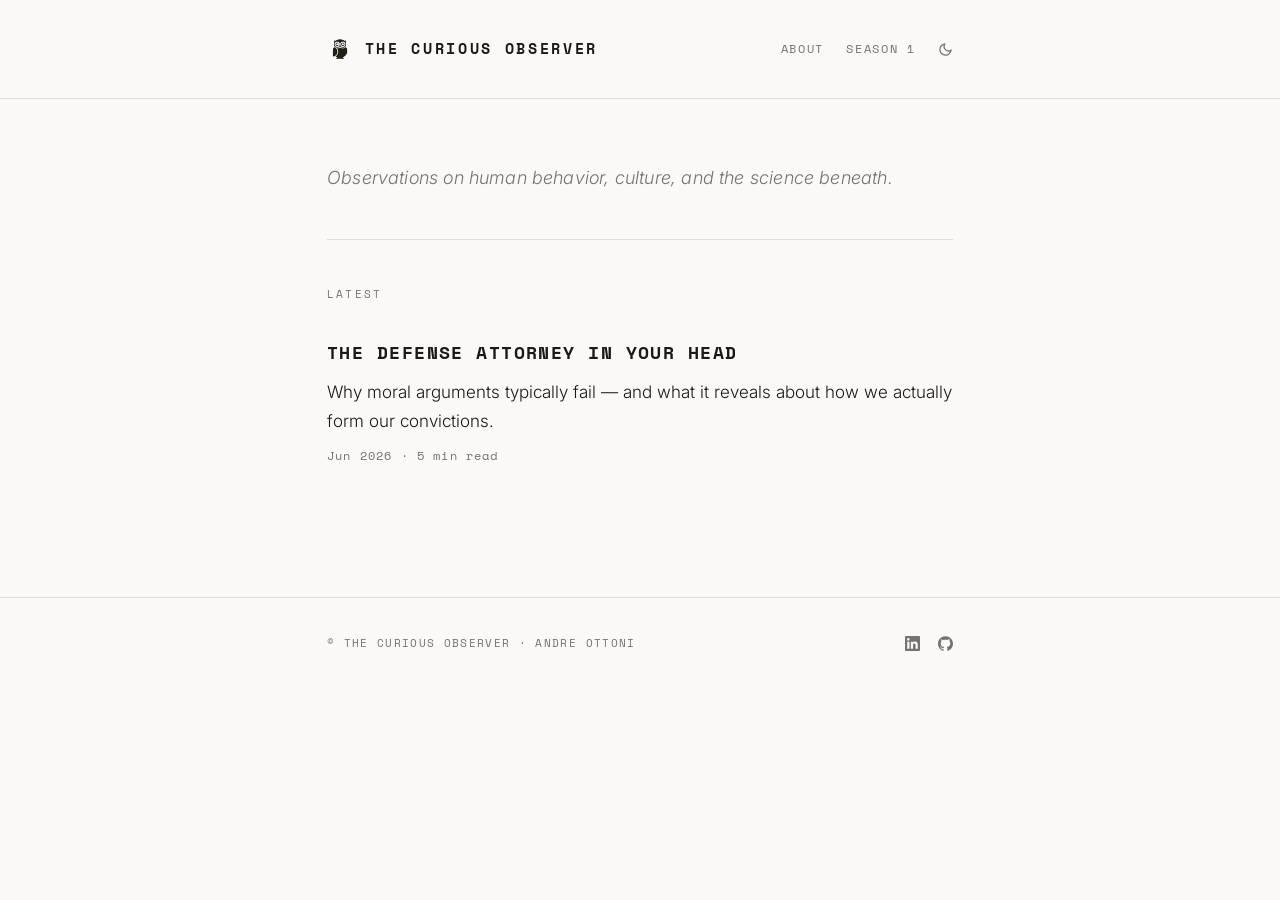
==== docs/index.html @ ffca7d72 "Publish Post 1: The Defense Attorney in Your Head Live HTML post added to docs/posts/. Index and Sea" ====
<!DOCTYPE html>
<html lang="en">
<head>
  <meta charset="UTF-8">
  <meta name="viewport" content="width=device-width, initial-scale=1.0">
  <title>The Curious Observer</title>
  <meta name="description" content="Observations on human behavior, culture, and the science beneath.">
  <link rel="preconnect" href="https://fonts.googleapis.com">
  <link rel="preconnect" href="https://fonts.gstatic.com" crossorigin>
  <link href="https://fonts.googleapis.com/css2?family=Space+Mono:wght@400;700&family=Inter:wght@300;400&display=swap" rel="stylesheet">
  <link rel="icon" type="image/png" href="assets/images/logo.png">
  <link rel="stylesheet" href="assets/css/style.css">
  <script>(function(){var t=localStorage.getItem('theme');if(t)document.documentElement.setAttribute('data-theme',t);})();</script>
</head>
<body>

  <header class="site-header">
    <div class="container">
      <a href="index.html" class="site-title">
        <img src="assets/images/logo.png" alt="" class="site-logo">
        The Curious Observer
      </a>
      <nav>
        <a href="about.html">About</a>
        <a href="season-1.html">Season 1</a>
        <button class="theme-toggle" id="theme-toggle" aria-label="Toggle dark mode"></button>
      </nav>
    </div>
  </header>

  <main class="container">

    <section class="site-lede">
      <p>Observations on human behavior, culture, and the science beneath.</p>
    </section>

    <hr>

    <section>
      <span class="label">Latest</span>

      <ul class="post-list">

        <!-- ================================================
             PASTE A NEW <li> BLOCK HERE FOR EACH POST
             ================================================ -->

        <li class="post-item">
          <h2><a href="posts/post-01-the-defense-attorney-in-your-head.html">The Defense Attorney in Your Head</a></h2>
          <p class="post-excerpt">Why moral arguments typically fail — and what it reveals about how we actually form our convictions.</p>
          <p class="post-meta">Jun 2026 · 5 min read</p>
        </li>

        <!-- Add more posts above this comment as they publish -->

      </ul>
    </section>

  </main>

  <footer class="site-footer">
    <div class="container">
      <div class="footer-inner">
        <p>© The Curious Observer · Andre Ottoni</p>
        <div class="footer-social">
          <a href="https://www.linkedin.com/in/deottoni/" target="_blank" rel="noopener" aria-label="LinkedIn">
            <svg viewBox="0 0 24 24" fill="currentColor"><path d="M20.447 20.452h-3.554v-5.569c0-1.328-.027-3.037-1.852-3.037-1.853 0-2.136 1.445-2.136 2.939v5.667H9.351V9h3.414v1.561h.046c.477-.9 1.637-1.85 3.37-1.85 3.601 0 4.267 2.37 4.267 5.455v6.286zM5.337 7.433a2.062 2.062 0 0 1-2.063-2.065 2.064 2.064 0 1 1 2.063 2.065zm1.782 13.019H3.555V9h3.564v11.452zM22.225 0H1.771C.792 0 0 .774 0 1.729v20.542C0 23.227.792 24 1.771 24h20.451C23.2 24 24 23.227 24 22.271V1.729C24 .774 23.2 0 22.222 0h.003z"/></svg>
          </a>
          <a href="https://github.com/deottoni/" target="_blank" rel="noopener" aria-label="GitHub">
            <svg viewBox="0 0 24 24" fill="currentColor"><path d="M12 .297c-6.63 0-12 5.373-12 12 0 5.303 3.438 9.8 8.205 11.385.6.113.82-.258.82-.577 0-.285-.01-1.04-.015-2.04-3.338.724-4.042-1.61-4.042-1.61C4.422 18.07 3.633 17.7 3.633 17.7c-1.087-.744.084-.729.084-.729 1.205.084 1.838 1.236 1.838 1.236 1.07 1.835 2.809 1.305 3.495.998.108-.776.417-1.305.76-1.605-2.665-.3-5.466-1.332-5.466-5.93 0-1.31.465-2.38 1.235-3.22-.135-.303-.54-1.523.105-3.176 0 0 1.005-.322 3.3 1.23.96-.267 1.98-.399 3-.405 1.02.006 2.04.138 3 .405 2.28-1.552 3.285-1.23 3.285-1.23.645 1.653.24 2.873.12 3.176.765.84 1.23 1.91 1.23 3.22 0 4.61-2.805 5.625-5.475 5.92.42.36.81 1.096.81 2.22 0 1.606-.015 2.896-.015 3.286 0 .315.21.69.825.57C20.565 22.092 24 17.592 24 12.297c0-6.627-5.373-12-12-12"/></svg>
          </a>
        </div>
      </div>
    </div>
  </footer>

  <script>
    (function() {
      var MOON = '<svg width="15" height="15" viewBox="0 0 24 24" fill="none" stroke="currentColor" stroke-width="2" stroke-linecap="round" stroke-linejoin="round"><path d="M21 12.79A9 9 0 1 1 11.21 3 7 7 0 0 0 21 12.79z"/></svg>';
      var SUN  = '<svg width="15" height="15" viewBox="0 0 24 24" fill="none" stroke="currentColor" stroke-width="2" stroke-linecap="round" stroke-linejoin="round"><circle cx="12" cy="12" r="4"/><line x1="12" y1="2" x2="12" y2="6"/><line x1="12" y1="18" x2="12" y2="22"/><line x1="4.22" y1="4.22" x2="7.05" y2="7.05"/><line x1="16.95" y1="16.95" x2="19.78" y2="19.78"/><line x1="2" y1="12" x2="6" y2="12"/><line x1="18" y1="12" x2="22" y2="12"/><line x1="4.22" y1="19.78" x2="7.05" y2="16.95"/><line x1="16.95" y1="7.05" x2="19.78" y2="4.22"/></svg>';
      var btn = document.getElementById('theme-toggle');
      var current = document.documentElement.getAttribute('data-theme') || 'light';
      btn.innerHTML = current === 'dark' ? SUN : MOON;
      btn.addEventListener('click', function() {
        var next = document.documentElement.getAttribute('data-theme') === 'dark' ? 'light' : 'dark';
        document.documentElement.setAttribute('data-theme', next);
        localStorage.setItem('theme', next);
        btn.innerHTML = next === 'dark' ? SUN : MOON;
      });
    })();
  </script>
</body>
</html>
---- docs/assets/css/style.css ----
/* ============================================================
   The Curious Observer — Stylesheet
   Typography: Space Mono (titles, ALL CAPS) + Inter 300 (body)
   ============================================================ */

/* === TOKENS === */
:root {
  --ink:     #1c1917;
  --paper:   #faf9f7;
  --accent:  #3a6f8f;
  --rule:    #e2ddd8;
  --muted:   #78716c;
  --width:   680px;
  --mono:    'Space Mono', 'Courier New', monospace;
  --sans:    'Inter', system-ui, -apple-system, sans-serif;
}

[data-theme="dark"] {
  --ink:    #ede9e4;
  --paper:  #0d0c0b;
  --accent: #6aadca;
  --rule:   #272220;
  --muted:  #9e948e;
}

/* === RESET === */
*, *::before, *::after { box-sizing: border-box; margin: 0; padding: 0; }
img { max-width: 100%; display: block; }

/* === BASE === */
html { font-size: 18px; }

body {
  background: var(--paper);
  color: var(--ink);
  font-family: var(--sans);
  font-weight: 300;
  line-height: 1.75;
  -webkit-font-smoothing: antialiased;
  transition: background 0.2s ease, color 0.2s ease;
}

a {
  color: var(--accent);
  text-decoration: underline;
  text-underline-offset: 2px;
}

/* === LAYOUT === */
.container {
  max-width: var(--width);
  margin: 0 auto;
  padding: 0 1.5rem;
}

/* === HEADER === */
.site-header {
  padding: 2rem 0;
  border-bottom: 1px solid var(--rule);
  margin-bottom: 3.5rem;
}

.site-header .container {
  display: flex;
  align-items: center;
  justify-content: space-between;
}

.site-title {
  display: inline-flex;
  align-items: center;
  gap: 0.65rem;
  font-family: var(--mono);
  font-size: 0.82rem;
  font-weight: 700;
  color: var(--ink);
  text-decoration: none;
  text-transform: uppercase;
  letter-spacing: 0.18em;
}

.site-title:hover { color: var(--accent); }

.site-logo {
  height: 26px;
  width: auto;
  display: block;
  flex-shrink: 0;
}

nav a {
  font-family: var(--mono);
  font-size: 0.65rem;
  font-weight: 400;
  color: var(--muted);
  text-decoration: none;
  letter-spacing: 0.14em;
  text-transform: uppercase;
}

nav a:hover { color: var(--accent); }

.theme-toggle {
  background: none;
  border: none;
  cursor: pointer;
  color: var(--muted);
  padding: 0;
  margin-left: 1.25rem;
  display: flex;
  align-items: center;
  line-height: 1;
  transition: color 0.2s ease;
}

.theme-toggle:hover { color: var(--accent); }

[data-theme="dark"] .site-logo { filter: invert(1); }

/* === HOME: LEDE === */
.site-lede {
  margin-bottom: 2.5rem;
}

.site-lede p {
  font-family: var(--sans);
  font-weight: 300;
  font-size: 1rem;
  font-style: italic;
  color: var(--muted);
  letter-spacing: 0.01em;
}

/* === DIVIDERS === */
hr {
  border: none;
  border-top: 1px solid var(--rule);
  margin: 2.5rem 0;
}

/* === LABELS === */
.label {
  font-family: var(--mono);
  font-size: 0.62rem;
  font-weight: 400;
  letter-spacing: 0.2em;
  text-transform: uppercase;
  color: var(--muted);
  display: block;
  margin-bottom: 2rem;
}

/* === POST LIST (HOME) === */
.post-list { list-style: none; }

.post-item {
  padding-bottom: 2.25rem;
  margin-bottom: 2.25rem;
  border-bottom: 1px solid var(--rule);
}

.post-item:last-child {
  border-bottom: none;
  margin-bottom: 0;
}

.post-item h2 {
  font-family: var(--mono);
  font-size: 1rem;
  font-weight: 700;
  line-height: 1.4;
  letter-spacing: 0.08em;
  text-transform: uppercase;
  margin-bottom: 0.65rem;
}

.post-item h2 a {
  color: var(--ink);
  text-decoration: none;
}

.post-item h2 a:hover { color: var(--accent); }

.post-excerpt {
  font-family: var(--sans);
  font-weight: 300;
  font-size: 0.95rem;
  color: var(--ink);
  line-height: 1.7;
  margin-bottom: 0.6rem;
}

.post-meta {
  font-family: var(--mono);
  font-size: 0.65rem;
  letter-spacing: 0.1em;
  color: var(--muted);
}

/* === ARTICLE PAGE === */
.back-link {
  display: inline-block;
  font-family: var(--mono);
  font-size: 0.65rem;
  letter-spacing: 0.1em;
  text-transform: uppercase;
  color: var(--muted);
  text-decoration: none;
  margin-bottom: 2.5rem;
}

.back-link::before { content: "← "; }
.back-link:hover { color: var(--accent); }

.article-header { margin-bottom: 2.5rem; }

.article-category {
  font-family: var(--mono);
  font-size: 0.62rem;
  font-weight: 400;
  letter-spacing: 0.2em;
  text-transform: uppercase;
  color: var(--accent);
  display: block;
  margin-bottom: 1rem;
  text-decoration: none;
}

.article-title {
  font-family: var(--mono);
  font-size: 1.75rem;
  font-weight: 700;
  line-height: 1.25;
  letter-spacing: 0.06em;
  text-transform: uppercase;
  margin-bottom: 1rem;
}

.article-meta {
  font-family: var(--mono);
  font-size: 0.65rem;
  letter-spacing: 0.1em;
  color: var(--muted);
}

/* === ARTICLE BODY === */
.article-body p {
  font-family: var(--sans);
  font-weight: 300;
  font-size: 1rem;
  line-height: 1.85;
  margin-bottom: 1.5rem;
}

.article-body h2 {
  font-family: var(--mono);
  font-size: 0.82rem;
  font-weight: 700;
  letter-spacing: 0.14em;
  text-transform: uppercase;
  margin-top: 2.5rem;
  margin-bottom: 1rem;
  color: var(--ink);
}

/* === REFERENCES === */
.references {
  margin-top: 3rem;
  padding-top: 2rem;
  border-top: 1px solid var(--rule);
}

.references h2 {
  font-family: var(--mono);
  font-size: 0.62rem;
  font-weight: 400;
  letter-spacing: 0.2em;
  text-transform: uppercase;
  color: var(--muted);
  margin-bottom: 1.25rem;
}

.references ol {
  padding-left: 1.25rem;
}

.references li {
  font-family: var(--sans);
  font-weight: 300;
  font-size: 0.82rem;
  color: var(--muted);
  line-height: 1.65;
  margin-bottom: 0.65rem;
}

/* === ABOUT / PAGE === */
.page-title {
  font-family: var(--mono);
  font-size: 1.6rem;
  font-weight: 700;
  letter-spacing: 0.08em;
  text-transform: uppercase;
  margin-bottom: 2rem;
}

.page-body p {
  font-family: var(--sans);
  font-weight: 300;
  font-size: 1rem;
  line-height: 1.85;
  margin-bottom: 1.5rem;
}

/* === FOOTER === */
.site-footer {
  border-top: 1px solid var(--rule);
  padding: 2rem 0;
  margin-top: 5rem;
}

.footer-inner {
  display: flex;
  align-items: center;
  justify-content: space-between;
}

.site-footer p {
  font-family: var(--mono);
  font-size: 0.62rem;
  letter-spacing: 0.12em;
  text-transform: uppercase;
  color: var(--muted);
}

.site-footer a {
  color: var(--muted);
  text-decoration: none;
}

.site-footer a:hover { color: var(--accent); }

.footer-social {
  display: flex;
  align-items: center;
  gap: 1rem;
}

.footer-social a {
  display: flex;
  align-items: center;
  color: var(--muted);
  transition: color 0.2s ease;
}

.footer-social svg {
  width: 15px;
  height: 15px;
}

.site-footer a:hover { color: var(--accent); }

/* === RESPONSIVE === */
@media (max-width: 720px) {
  html { font-size: 16px; }
  .article-title { font-size: 1.35rem; }
  .site-header { margin-bottom: 2.5rem; }
}

/* === NAV LAYOUT === */
nav { display: flex; align-items: center; gap: 1.25rem; }
.theme-toggle { margin-left: 0; }
.nav-active { color: var(--ink) !important; }

/* === PAGE HEADER === */
.page-header { margin-bottom: 2.5rem; }
.page-header .label { margin-bottom: 0.5rem; }

.page-subtitle {
  font-family: var(--mono);
  font-size: 0.65rem;
  letter-spacing: 0.12em;
  text-transform: uppercase;
  color: var(--muted);
  margin-top: 0.35rem;
}

/* === TIMELINE === */
.timeline-track {
  position: relative;
  display: flex;
  justify-content: space-between;
  align-items: flex-start;
  padding-top: 1.5rem;
}

.timeline-line {
  position: absolute;
  top: calc(1.5rem + 7px);
  left: calc(100% / 12);
  right: calc(100% / 12);
  height: 1px;
  background: var(--rule);
  pointer-events: none;
}

.milestone {
  display: flex;
  flex-direction: column;
  align-items: center;
  flex: 1;
  position: relative;
  z-index: 1;
}

.milestone-dot {
  width: 14px;
  height: 14px;
  border-radius: 50%;
  border: 1.5px solid var(--muted);
  background: var(--paper);
  cursor: pointer;
  padding: 0;
  flex-shrink: 0;
  transition: border-color 0.15s ease, background 0.15s ease, box-shadow 0.15s ease;
}

.milestone-dot:hover { border-color: var(--accent); }

.milestone-dot[aria-expanded="true"] {
  border-color: var(--accent);
  box-shadow: 0 0 0 3px rgba(58, 111, 143, 0.18);
}

[data-theme="dark"] .milestone-dot[aria-expanded="true"] {
  box-shadow: 0 0 0 3px rgba(106, 173, 202, 0.18);
}

.milestone-dot.is-done {
  background: var(--accent);
  border-color: var(--accent);
}

.milestone-meta {
  display: flex;
  flex-direction: column;
  align-items: center;
  margin-top: 0.7rem;
  gap: 0.2rem;
  text-align: center;
}

.milestone-month {
  font-family: var(--mono);
  font-size: 0.58rem;
  font-weight: 700;
  letter-spacing: 0.18em;
  text-transform: uppercase;
  color: var(--muted);
}

.milestone-book {
  font-family: var(--sans);
  font-size: 0.67rem;
  font-weight: 300;
  color: var(--muted);
  line-height: 1.3;
  max-width: 76px;
}

.milestone-drawer {
  margin-top: 1.5rem;
  border: 1px solid var(--rule);
  animation: drawer-in 0.18s ease;
}

.milestone-drawer[hidden] { display: none; }

@keyframes drawer-in {
  from { opacity: 0; transform: translateY(-5px); }
  to   { opacity: 1; transform: translateY(0); }
}

.drawer-inner { padding: 1.5rem; }

.drawer-header {
  display: flex;
  align-items: baseline;
  gap: 0.75rem;
  margin-bottom: 1.25rem;
  padding-bottom: 1rem;
  border-bottom: 1px solid var(--rule);
}

.drawer-month-text {
  font-family: var(--mono);
  font-size: 0.6rem;
  font-weight: 700;
  letter-spacing: 0.18em;
  text-transform: uppercase;
  color: var(--accent);
}

.drawer-theme-text {
  font-family: var(--mono);
  font-size: 0.75rem;
  font-weight: 700;
  letter-spacing: 0.1em;
  text-transform: uppercase;
  color: var(--ink);
}

.drawer-rows { display: grid; gap: 0.9rem; }

.drawer-row {
  display: grid;
  grid-template-columns: 68px 1fr;
  gap: 0.75rem;
}

.drawer-row-label {
  font-family: var(--mono);
  font-size: 0.57rem;
  font-weight: 400;
  letter-spacing: 0.14em;
  text-transform: uppercase;
  color: var(--muted);
  padding-top: 0.1rem;
}

.drawer-row-value {
  font-family: var(--sans);
  font-weight: 300;
  font-size: 0.875rem;
  color: var(--ink);
  line-height: 1.6;
}

.drawer-list {
  list-style: none;
  display: flex;
  flex-direction: column;
  gap: 0.3rem;
}

.drawer-list li {
  font-family: var(--sans);
  font-weight: 300;
  font-size: 0.875rem;
  color: var(--ink);
  line-height: 1.5;
  padding-left: 1rem;
  position: relative;
}

.drawer-list li::before {
  content: "—";
  position: absolute;
  left: 0;
  color: var(--muted);
}

.drawer-status {
  font-family: var(--mono);
  font-size: 0.6rem;
  letter-spacing: 0.12em;
  text-transform: uppercase;
  color: var(--muted);
  display: flex;
  align-items: center;
  gap: 0.4rem;
}

.drawer-status-dot {
  width: 6px;
  height: 6px;
  border-radius: 50%;
  border: 1px solid var(--muted);
  flex-shrink: 0;
}

.drawer-status.done { color: var(--accent); }
.drawer-status.done .drawer-status-dot { background: var(--accent); border-color: var(--accent); }

/* === CURRICULUM === */
.curriculum-month {
  padding-bottom: 2.5rem;
  margin-bottom: 2.5rem;
  border-bottom: 1px solid var(--rule);
}

.curriculum-month:last-child { border-bottom: none; margin-bottom: 0; }

.curriculum-month-label {
  font-family: var(--mono);
  font-size: 0.6rem;
  font-weight: 400;
  letter-spacing: 0.18em;
  text-transform: uppercase;
  color: var(--accent);
  display: block;
  margin-bottom: 0.55rem;
}

.curriculum-month-title {
  font-family: var(--mono);
  font-size: 0.9rem;
  font-weight: 700;
  letter-spacing: 0.1em;
  text-transform: uppercase;
  margin-bottom: 0.35rem;
  color: var(--ink);
}

.curriculum-month-book {
  font-family: var(--sans);
  font-size: 0.875rem;
  font-weight: 300;
  color: var(--muted);
  font-style: italic;
  margin-bottom: 1.25rem;
}

.curriculum-body p {
  font-family: var(--sans);
  font-weight: 300;
  font-size: 0.9rem;
  line-height: 1.8;
  margin-bottom: 0.85rem;
  color: var(--ink);
}

.curriculum-body p:last-child { margin-bottom: 0; }

.curriculum-detail-label {
  font-family: var(--mono);
  font-size: 0.6rem;
  font-weight: 400;
  letter-spacing: 0.14em;
  text-transform: uppercase;
  color: var(--muted);
  margin-right: 0.3rem;
}

/* === CITATION LINKS === */
.cite-link {
  color: inherit;
  text-decoration: underline;
  text-decoration-style: dotted;
  text-underline-offset: 2px;
  text-decoration-color: var(--muted);
  transition: color 0.15s ease, text-decoration-color 0.15s ease;
}

.cite-link:hover {
  color: var(--accent);
  text-decoration-style: solid;
  text-decoration-color: var(--accent);
}

@media (max-width: 540px) {
  .milestone-book { display: none; }
}
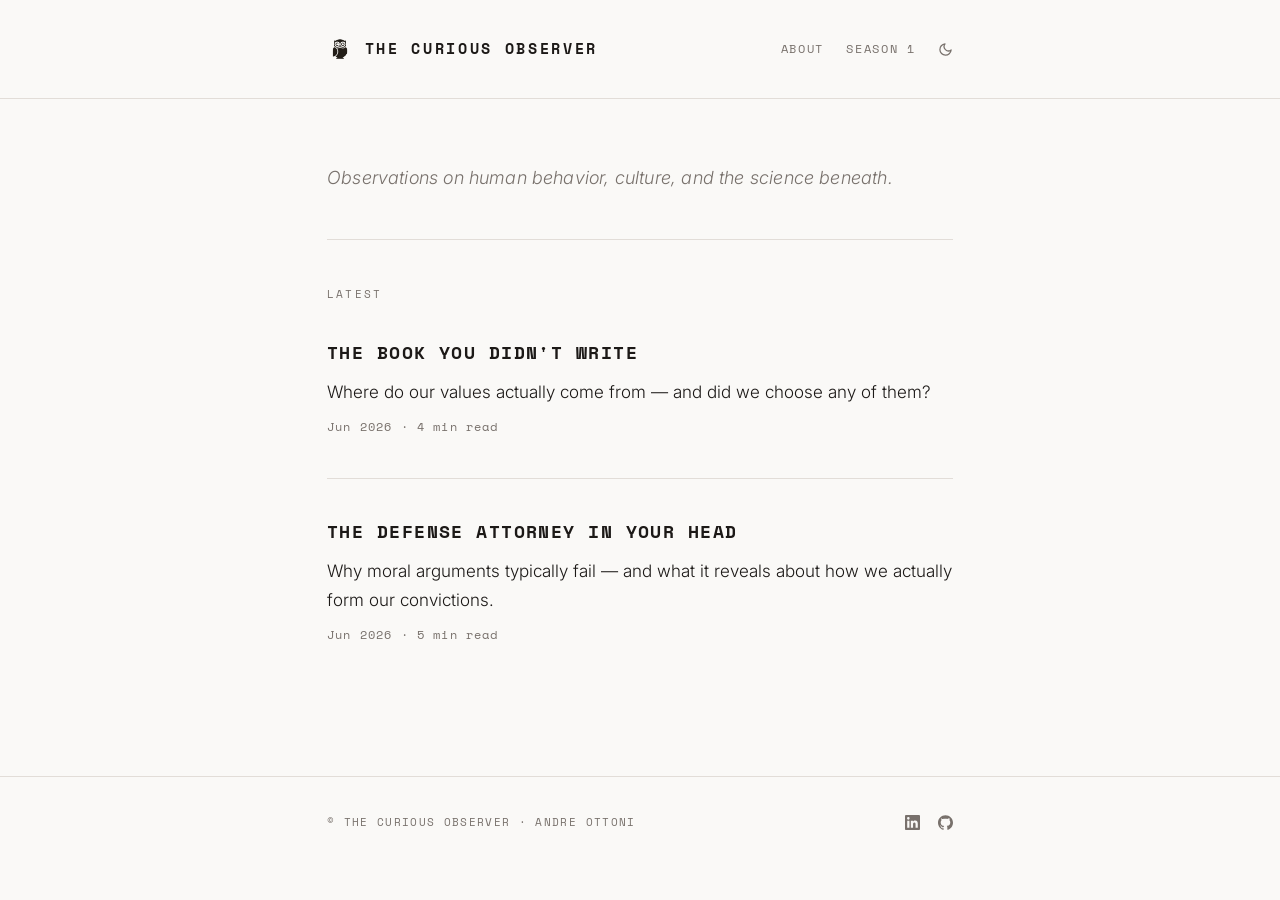
==== commit 726a6e06: "Publish Post 2 — The Book You Didn't Write Moves draft to published, adds live HTML page, updates ho" ====
--- a/docs/index.html
+++ b/docs/index.html
@@ -46,6 +46,12 @@
              ================================================ -->
 
         <li class="post-item">
+          <h2><a href="posts/post-02-the-book-you-didnt-write.html">The Book You Didn't Write</a></h2>
+          <p class="post-excerpt">Where do our values actually come from — and did we choose any of them?</p>
+          <p class="post-meta">Jun 2026 · 4 min read</p>
+        </li>
+
+        <li class="post-item">
           <h2><a href="posts/post-01-the-defense-attorney-in-your-head.html">The Defense Attorney in Your Head</a></h2>
           <p class="post-excerpt">Why moral arguments typically fail — and what it reveals about how we actually form our convictions.</p>
           <p class="post-meta">Jun 2026 · 5 min read</p>
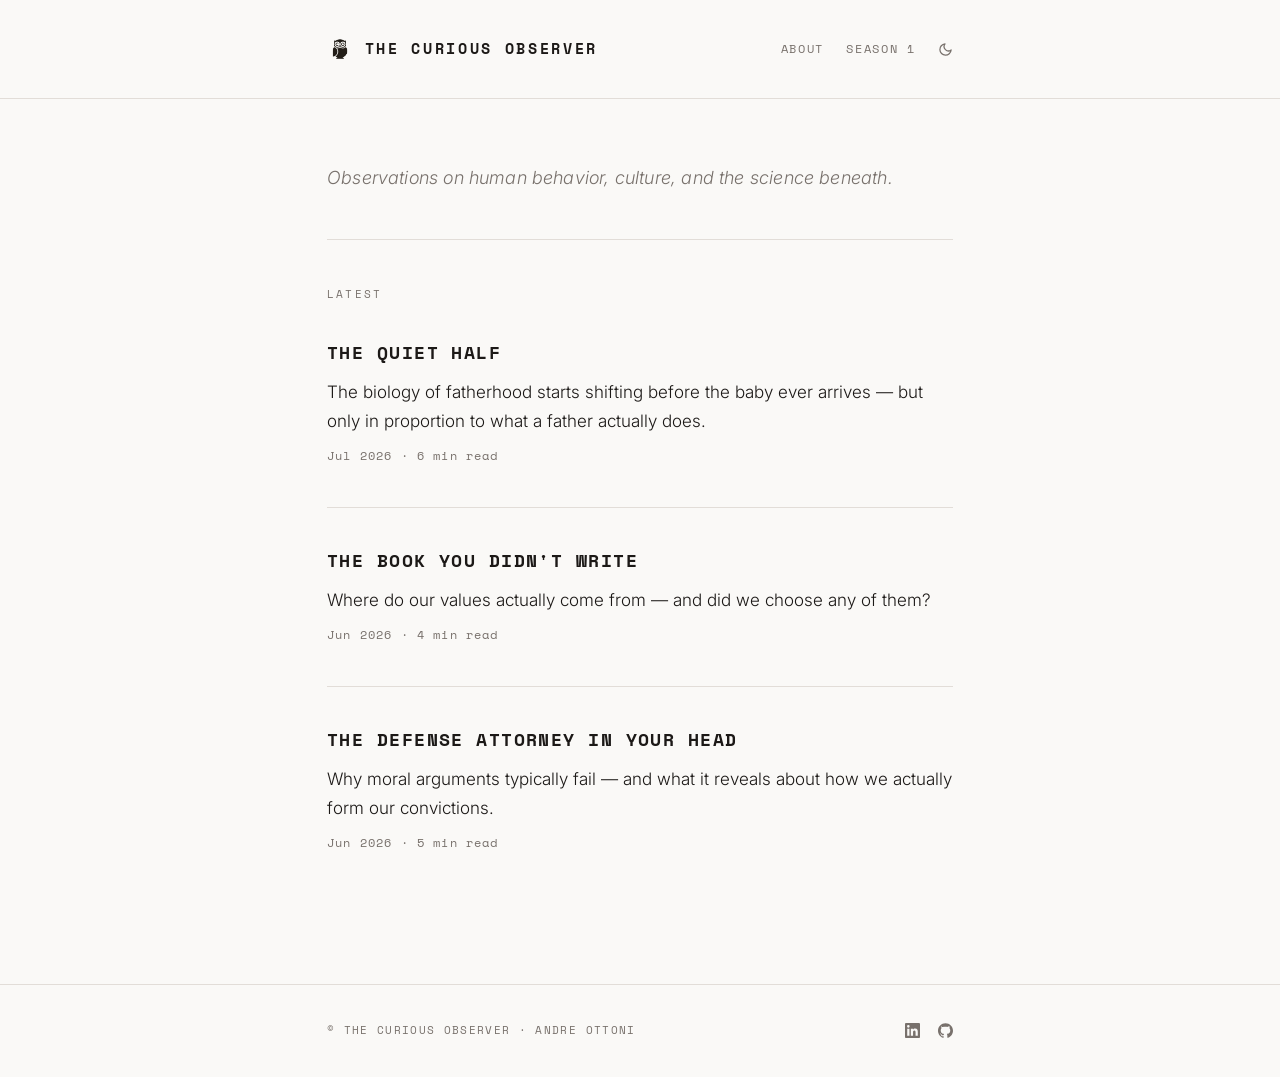
==== commit 0e47d5ce: "Publish Post 3 — The Quiet Half Moves draft to published, adds live HTML page, updates homepage post" ====
--- a/docs/index.html
+++ b/docs/index.html
@@ -44,6 +44,12 @@
         <!-- ================================================
              PASTE A NEW <li> BLOCK HERE FOR EACH POST
              ================================================ -->
+
+        <li class="post-item">
+          <h2><a href="posts/post-03-the-quiet-half.html">The Quiet Half</a></h2>
+          <p class="post-excerpt">The biology of fatherhood starts shifting before the baby ever arrives — but only in proportion to what a father actually does.</p>
+          <p class="post-meta">Jul 2026 · 6 min read</p>
+        </li>
 
         <li class="post-item">
           <h2><a href="posts/post-02-the-book-you-didnt-write.html">The Book You Didn't Write</a></h2>
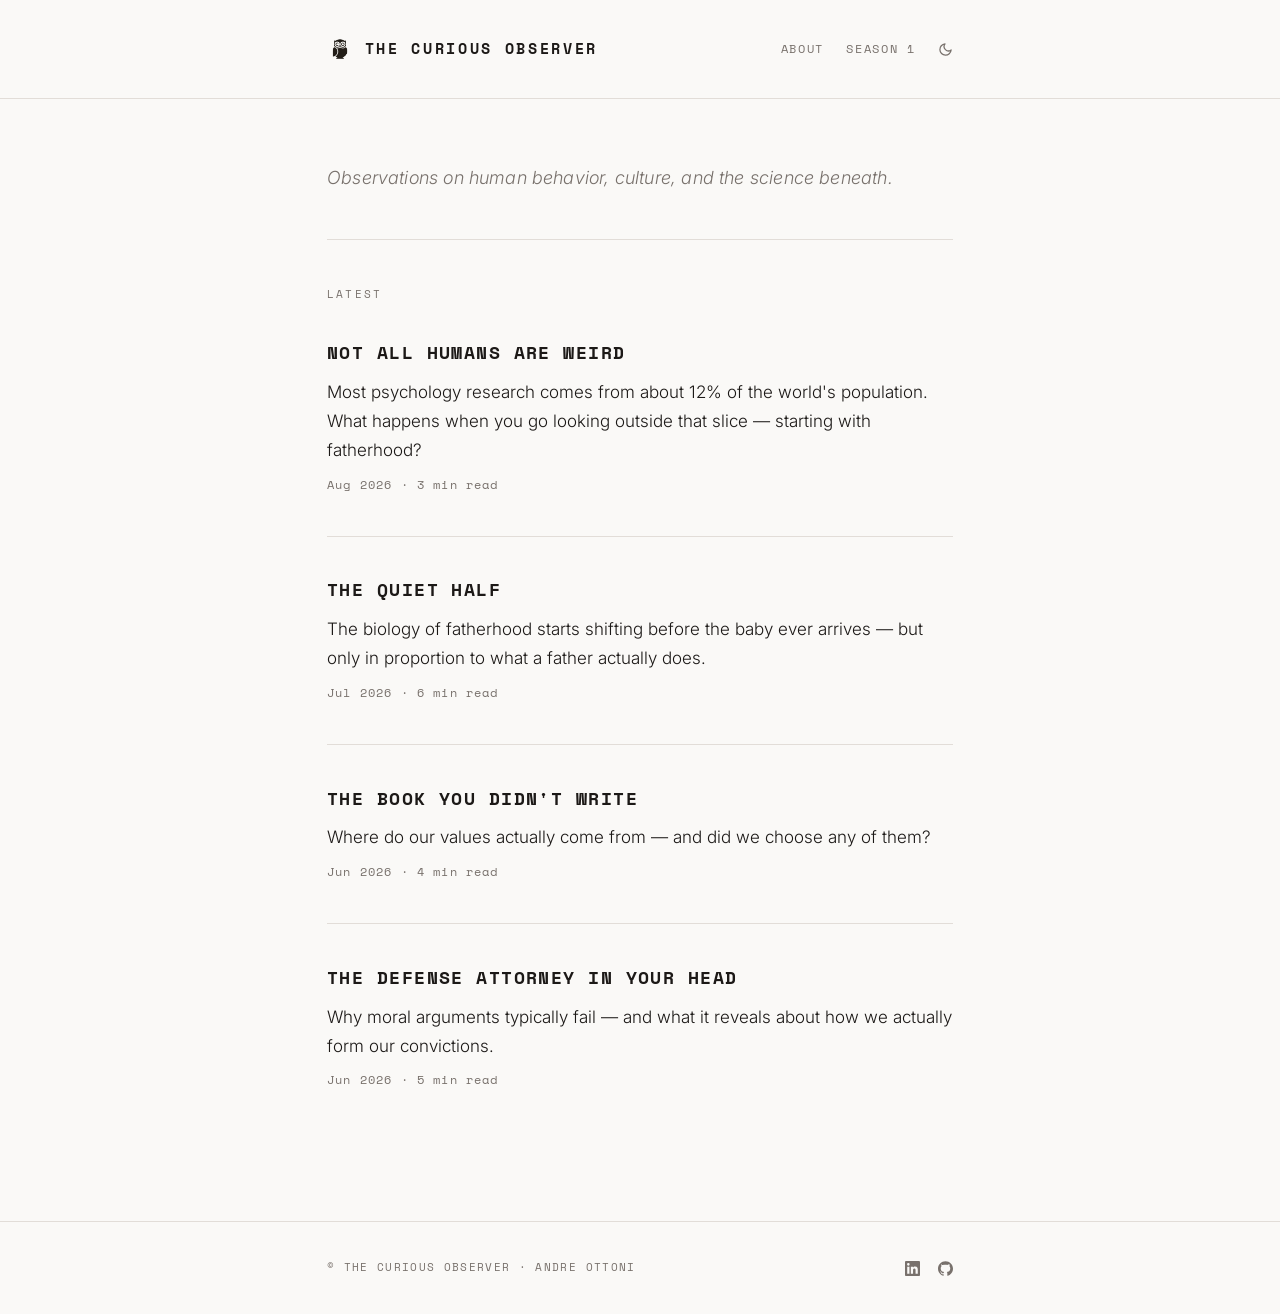
==== commit 2733ef01: "Publish Post 4 — Not All Humans Are WEIRD Moves draft to published, adds live HTML page, updates hom" ====
--- a/docs/index.html
+++ b/docs/index.html
@@ -44,6 +44,12 @@
         <!-- ================================================
              PASTE A NEW <li> BLOCK HERE FOR EACH POST
              ================================================ -->
+
+        <li class="post-item">
+          <h2><a href="posts/post-04-not-all-humans-are-weird.html">Not All Humans Are WEIRD</a></h2>
+          <p class="post-excerpt">Most psychology research comes from about 12% of the world's population. What happens when you go looking outside that slice — starting with fatherhood?</p>
+          <p class="post-meta">Aug 2026 · 3 min read</p>
+        </li>
 
         <li class="post-item">
           <h2><a href="posts/post-03-the-quiet-half.html">The Quiet Half</a></h2>
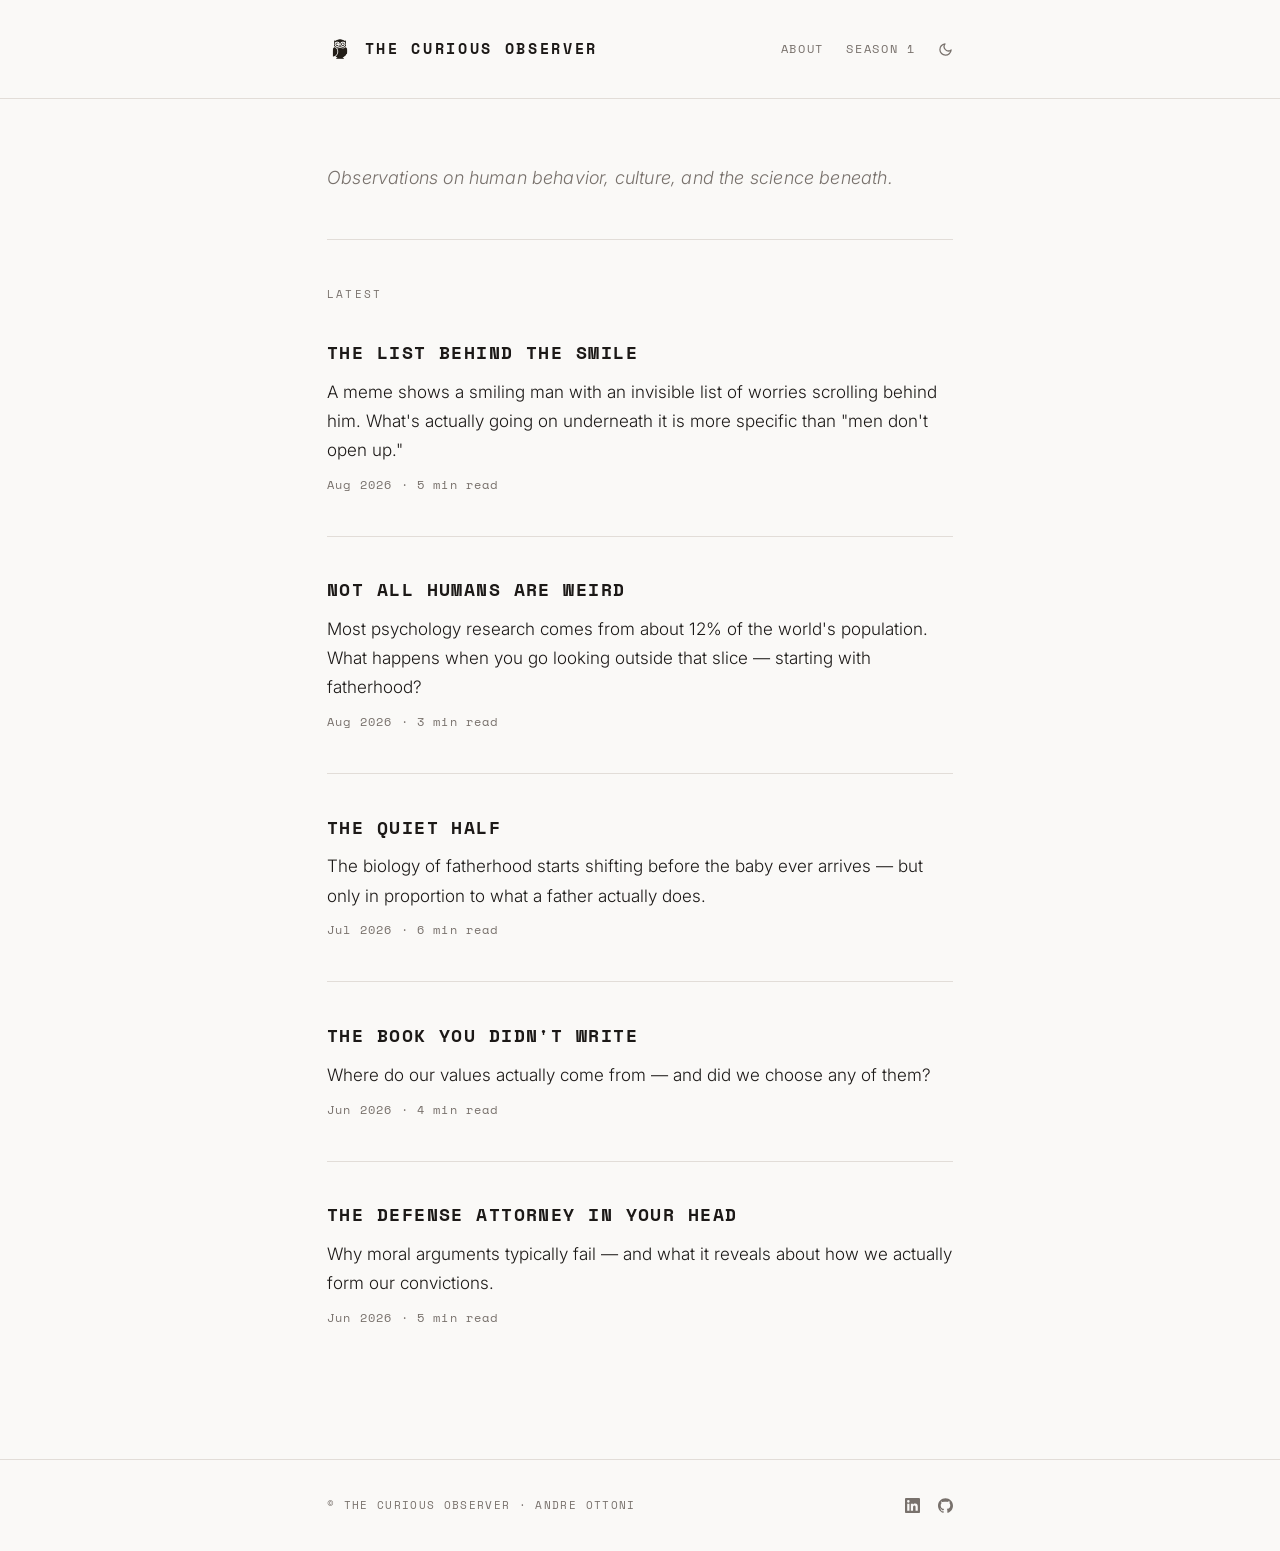
==== commit 51cb579d: "Publish Post 5 — The List Behind the Smile Moves the draft to posts/published/, builds the live HTML" ====
--- a/docs/index.html
+++ b/docs/index.html
@@ -44,6 +44,12 @@
         <!-- ================================================
              PASTE A NEW <li> BLOCK HERE FOR EACH POST
              ================================================ -->
+
+        <li class="post-item">
+          <h2><a href="posts/post-05-the-list-behind-the-smile.html">The List Behind the Smile</a></h2>
+          <p class="post-excerpt">A meme shows a smiling man with an invisible list of worries scrolling behind him. What's actually going on underneath it is more specific than "men don't open up."</p>
+          <p class="post-meta">Aug 2026 · 5 min read</p>
+        </li>
 
         <li class="post-item">
           <h2><a href="posts/post-04-not-all-humans-are-weird.html">Not All Humans Are WEIRD</a></h2>
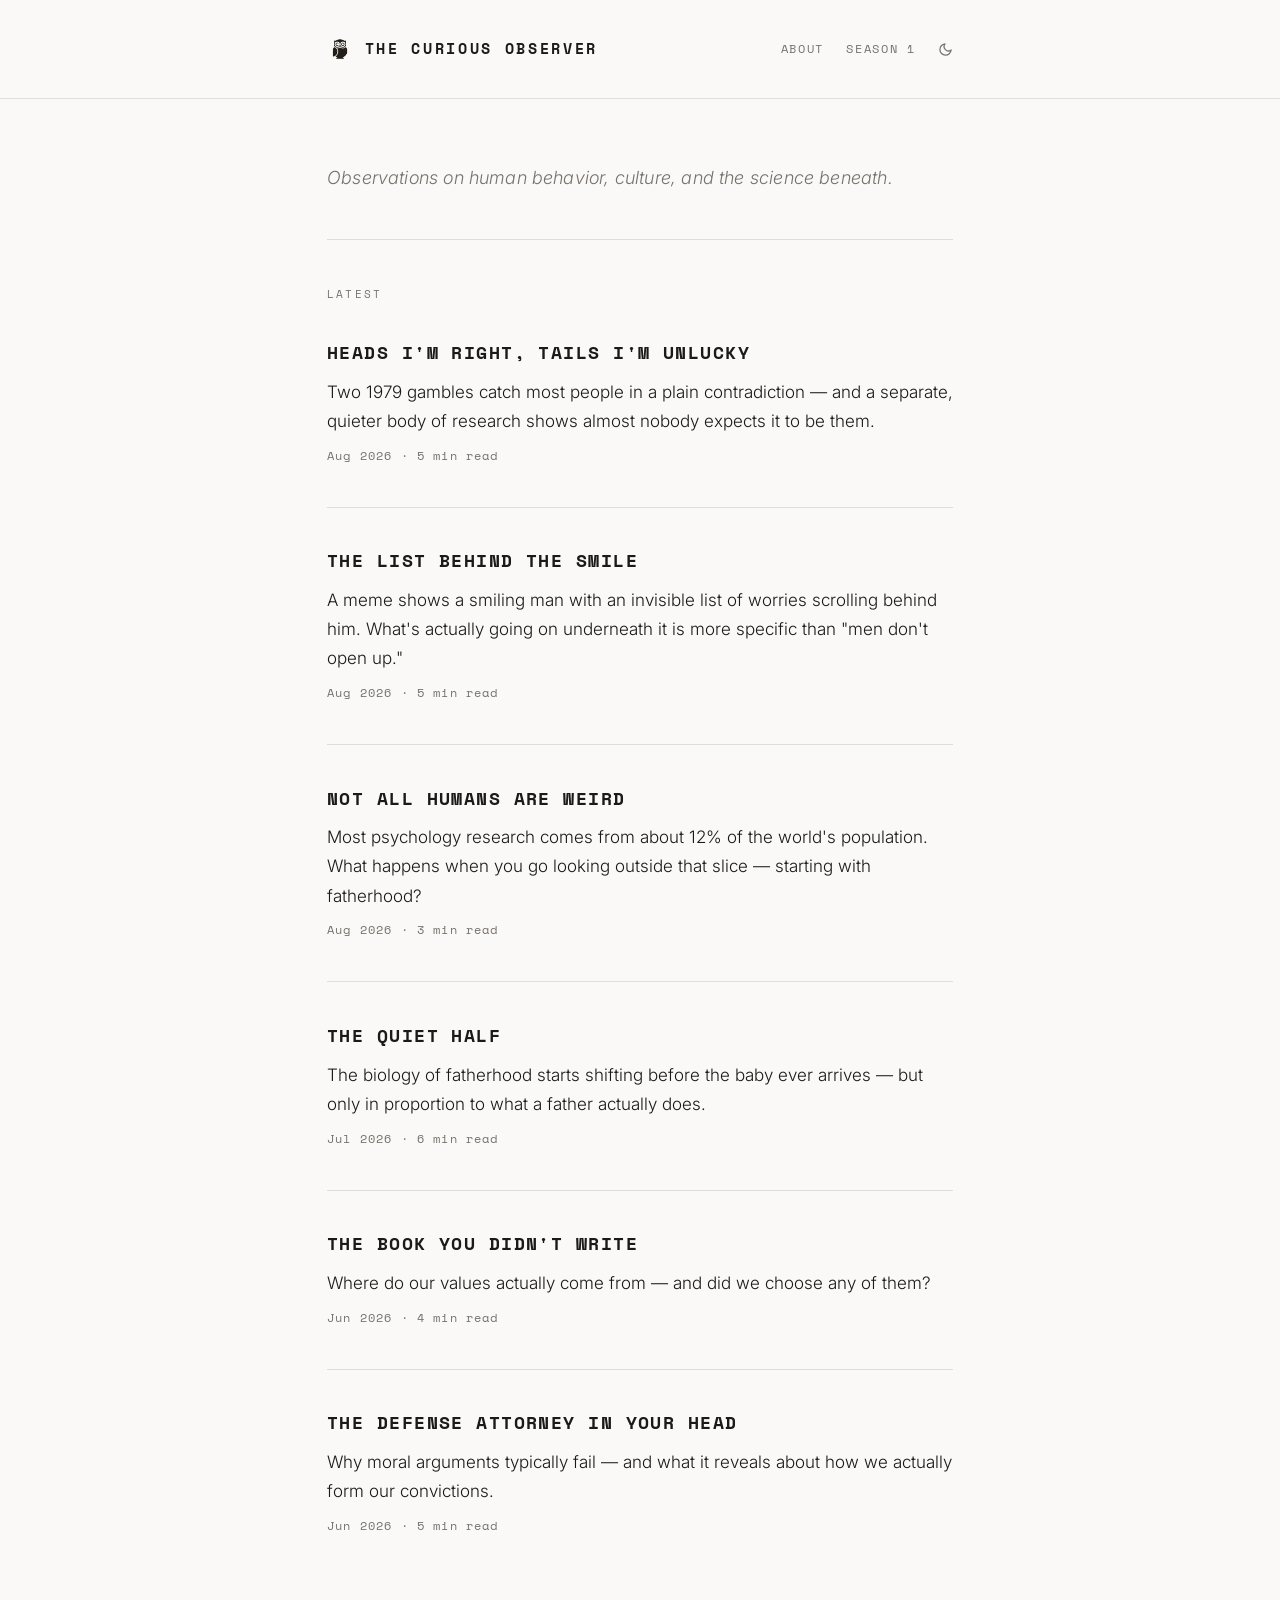
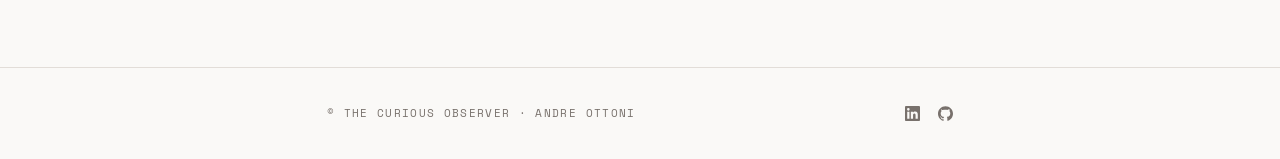
==== commit 356d86fa: "Publish Post 6 — Heads I'm Right, Tails I'm Unlucky Full pipeline run on Month 3's second post: pros" ====
--- a/docs/index.html
+++ b/docs/index.html
@@ -44,6 +44,12 @@
         <!-- ================================================
              PASTE A NEW <li> BLOCK HERE FOR EACH POST
              ================================================ -->
+
+        <li class="post-item">
+          <h2><a href="posts/post-06-heads-im-right-tails-im-unlucky.html">Heads I'm Right, Tails I'm Unlucky</a></h2>
+          <p class="post-excerpt">Two 1979 gambles catch most people in a plain contradiction — and a separate, quieter body of research shows almost nobody expects it to be them.</p>
+          <p class="post-meta">Aug 2026 · 5 min read</p>
+        </li>
 
         <li class="post-item">
           <h2><a href="posts/post-05-the-list-behind-the-smile.html">The List Behind the Smile</a></h2>
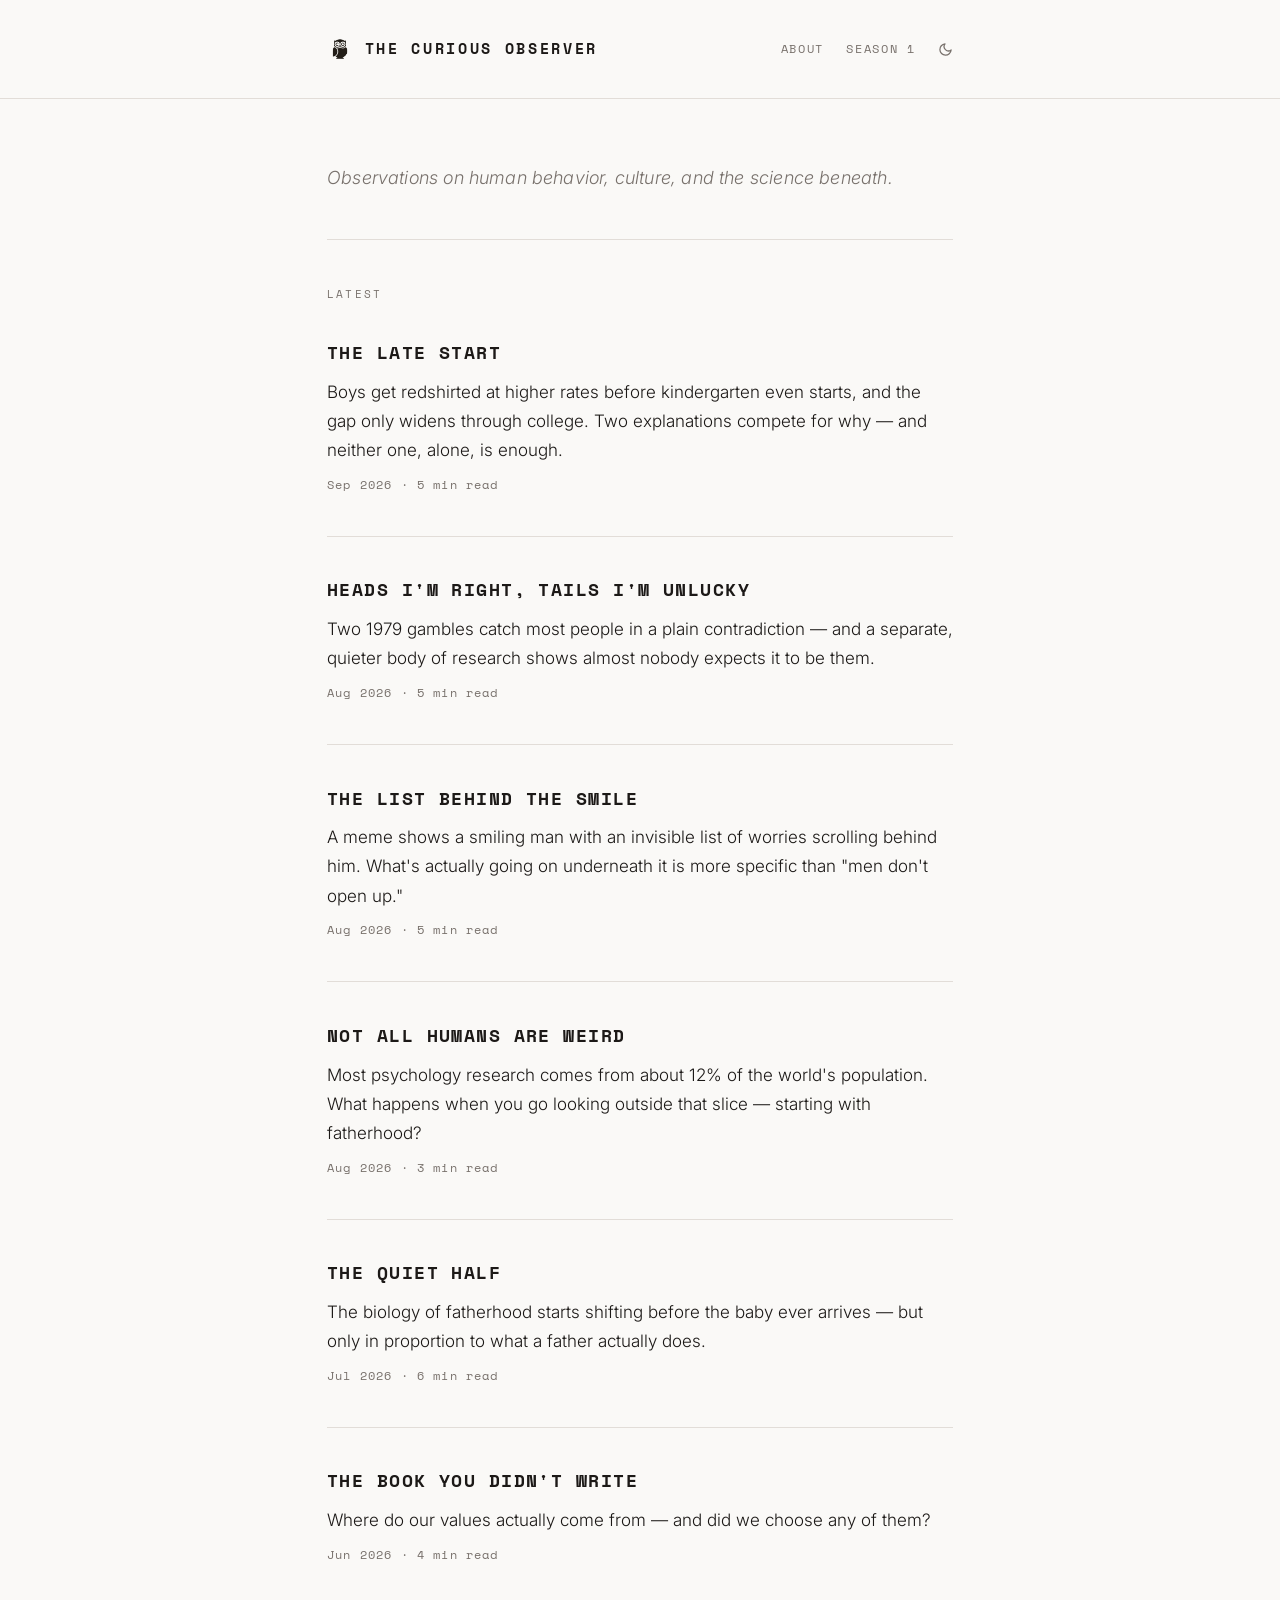
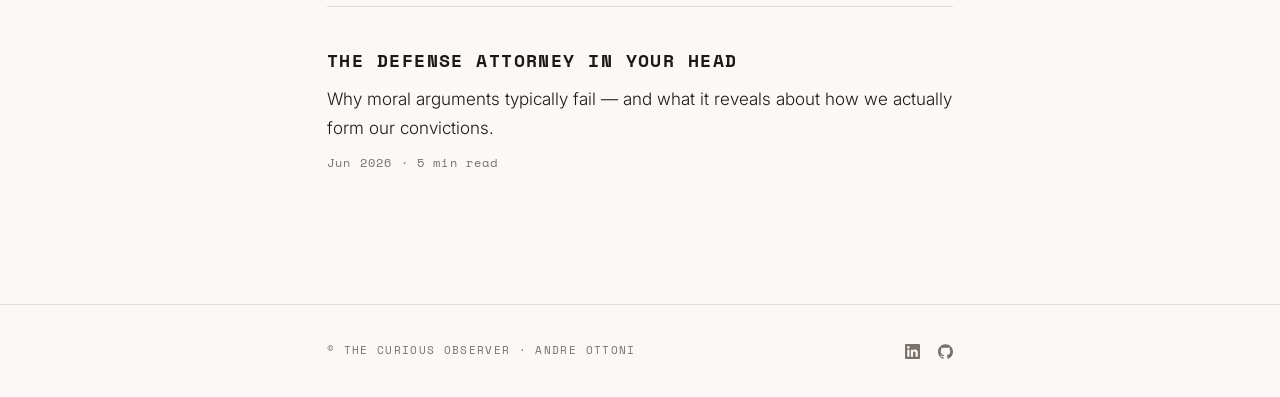
==== commit 43e60a5f: "Publish Post 7 — The Late Start Full pipeline run on Month 4's first post (Reeves): the redshirting " ====
--- a/docs/index.html
+++ b/docs/index.html
@@ -44,6 +44,12 @@
         <!-- ================================================
              PASTE A NEW <li> BLOCK HERE FOR EACH POST
              ================================================ -->
+
+        <li class="post-item">
+          <h2><a href="posts/post-07-the-late-start.html">The Late Start</a></h2>
+          <p class="post-excerpt">Boys get redshirted at higher rates before kindergarten even starts, and the gap only widens through college. Two explanations compete for why — and neither one, alone, is enough.</p>
+          <p class="post-meta">Sep 2026 · 5 min read</p>
+        </li>
 
         <li class="post-item">
           <h2><a href="posts/post-06-heads-im-right-tails-im-unlucky.html">Heads I'm Right, Tails I'm Unlucky</a></h2>
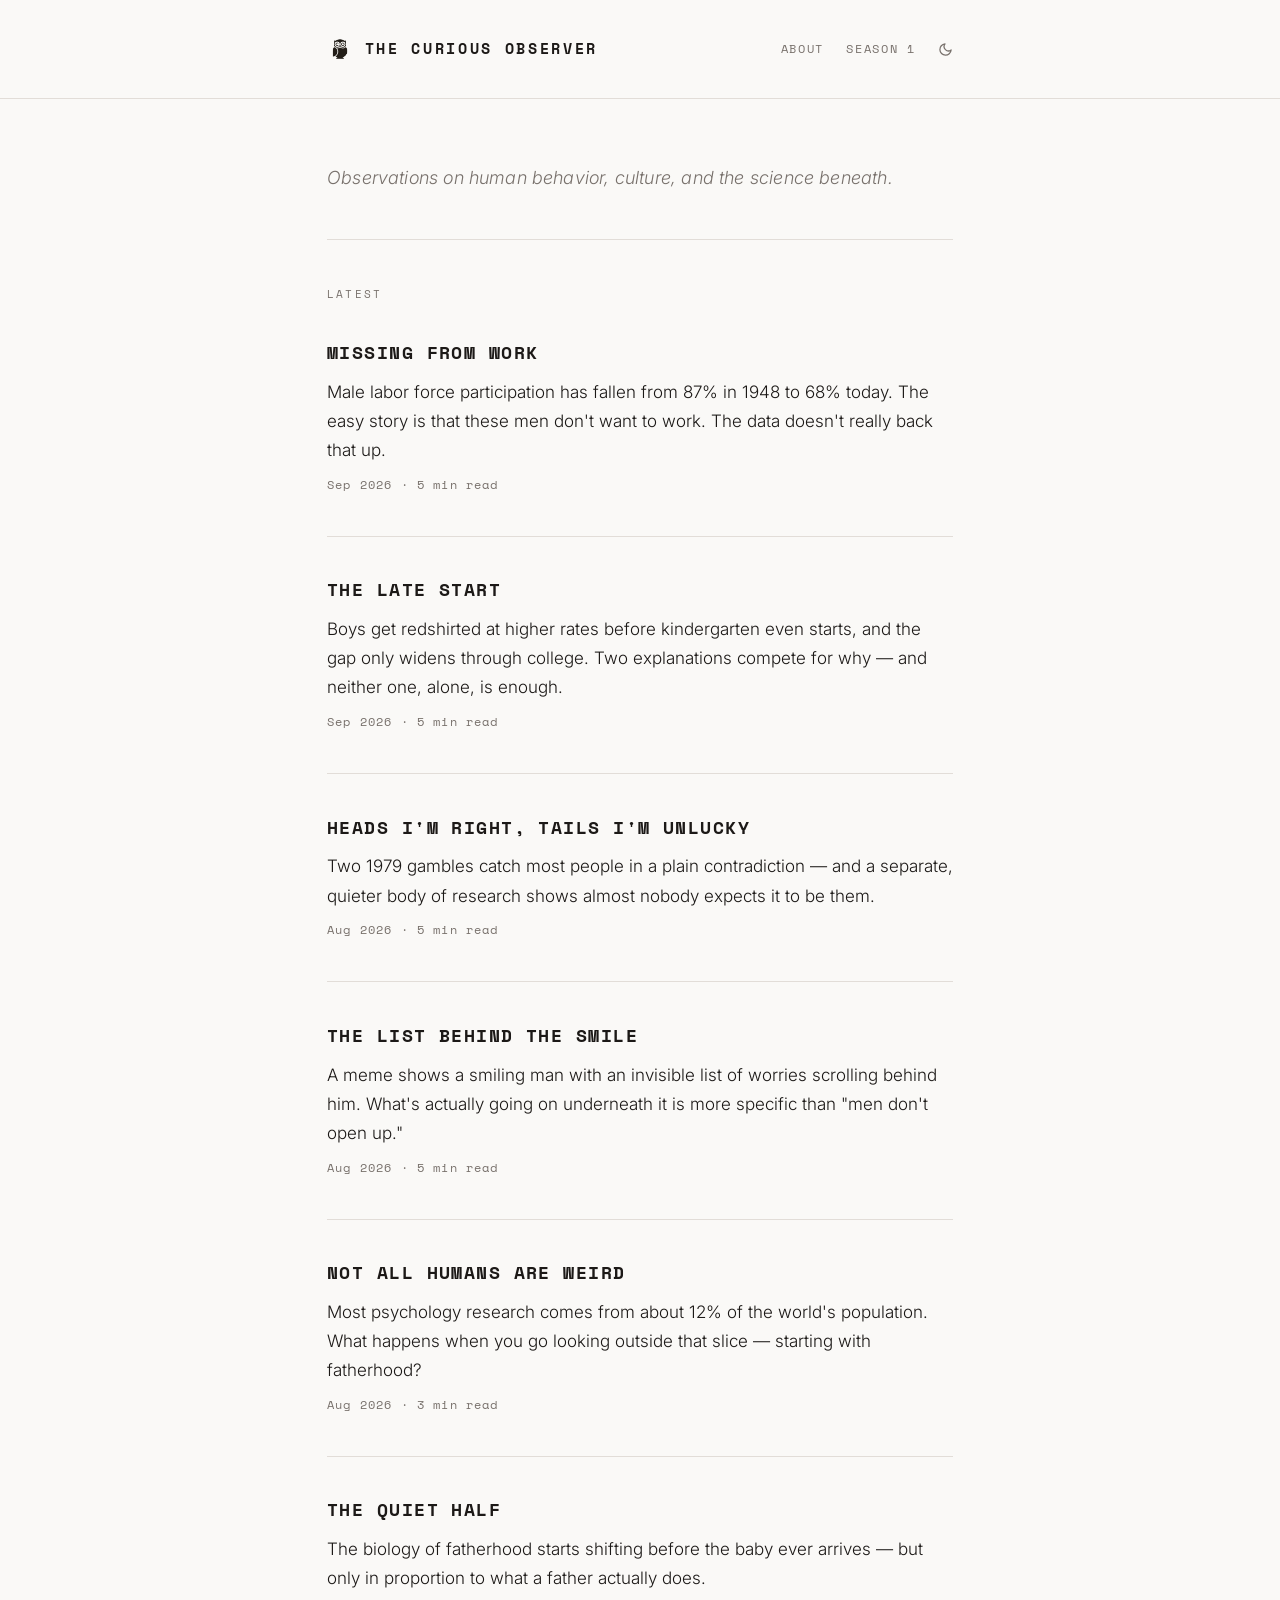
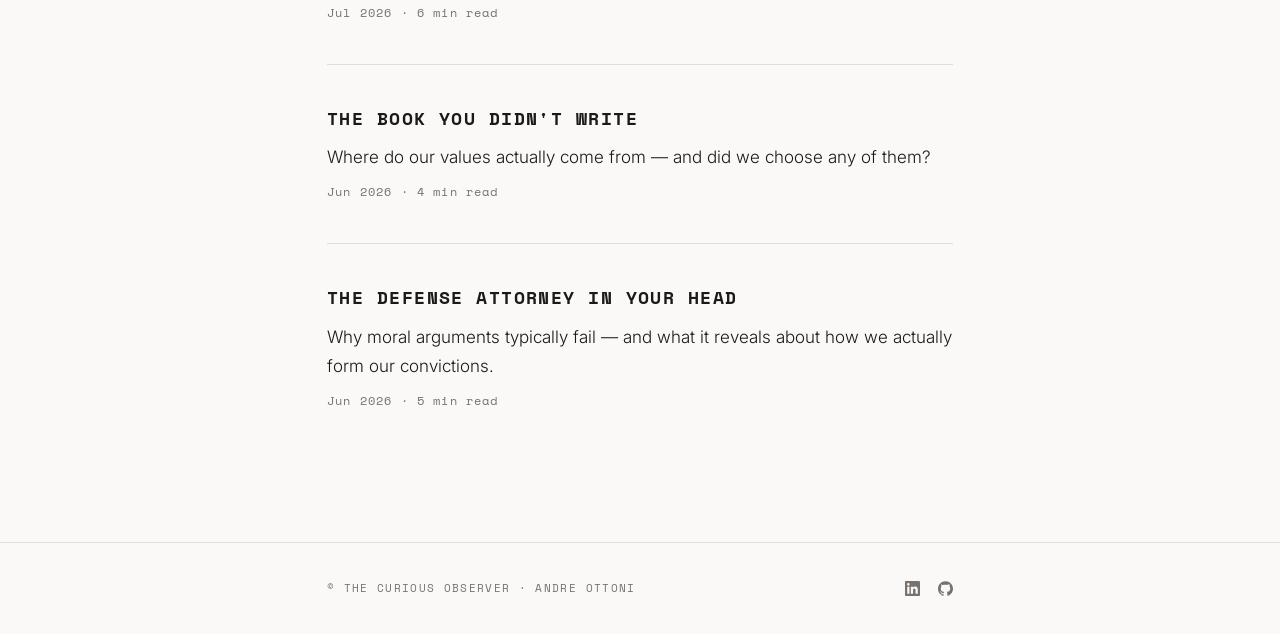
==== commit d8d4c039: "Publish Post 8 — Missing From Work Full pipeline run on Month 4's second post (Reeves), continuing P" ====
--- a/docs/index.html
+++ b/docs/index.html
@@ -44,6 +44,12 @@
         <!-- ================================================
              PASTE A NEW <li> BLOCK HERE FOR EACH POST
              ================================================ -->
+
+        <li class="post-item">
+          <h2><a href="posts/post-08-missing-from-work.html">Missing From Work</a></h2>
+          <p class="post-excerpt">Male labor force participation has fallen from 87% in 1948 to 68% today. The easy story is that these men don't want to work. The data doesn't really back that up.</p>
+          <p class="post-meta">Sep 2026 · 5 min read</p>
+        </li>
 
         <li class="post-item">
           <h2><a href="posts/post-07-the-late-start.html">The Late Start</a></h2>
